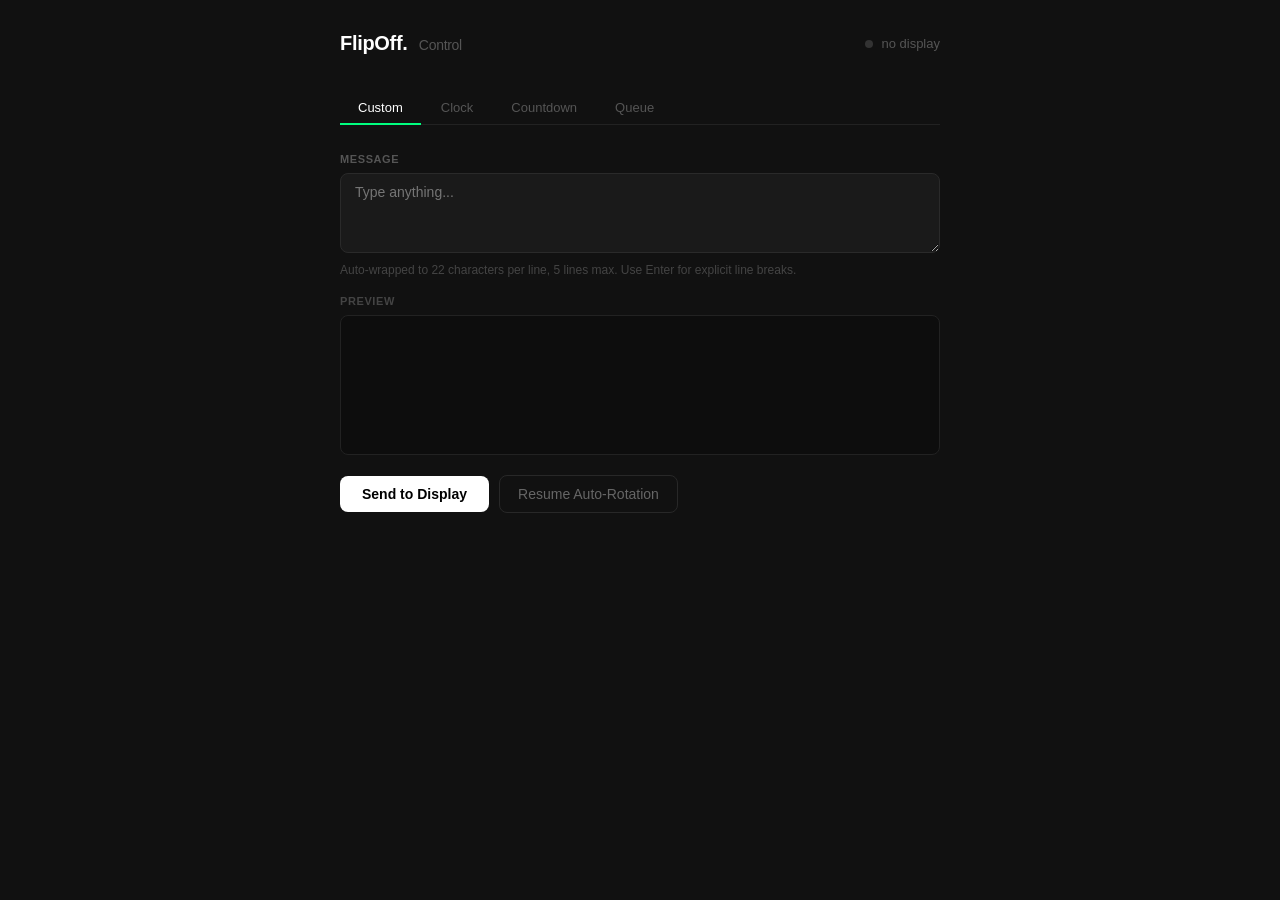
==== control.html @ ccb7f588 "Merge be5b79153ee6d82379eacf5902e89ccac1055d7d into ebd8f2633d97cfde6c48ea0d386c1bfff3093347" ====
<!DOCTYPE html>
<html lang="en">
<head>
  <meta charset="UTF-8">
  <meta name="viewport" content="width=device-width, initial-scale=1.0">
  <meta name="theme-color" content="#111111">
  <title>FlipOff. Control</title>
  <link rel="stylesheet" href="css/reset.css">
  <link rel="stylesheet" href="css/control.css">
</head>
<body>
  <div class="ctrl-body">

    <header class="ctrl-header">
      <div class="ctrl-logo">FlipOff. <span>Control</span></div>
      <div class="status-indicator">
        <div class="status-dot" id="status-dot"></div>
        <span id="status-text">no display</span>
      </div>
    </header>

    <div class="tabs">
      <button class="tab-btn active" data-tab="custom">Custom</button>
      <button class="tab-btn" data-tab="clock">Clock</button>
      <button class="tab-btn" data-tab="countdown">Countdown</button>
      <button class="tab-btn" data-tab="queue">Queue</button>
    </div>

    <!-- Custom Message -->
    <div class="panel active" id="panel-custom">
      <div class="field">
        <label for="custom-input">Message</label>
        <textarea id="custom-input" rows="3" placeholder="Type anything..."></textarea>
        <p class="hint">Auto-wrapped to 22 characters per line, 5 lines max. Use Enter for explicit line breaks.</p>
      </div>
      <div class="preview-label">Preview</div>
      <pre class="preview-grid" id="custom-preview"></pre>
      <div class="btn-row">
        <button class="btn-primary" id="custom-send">Send to Display</button>
        <button class="btn-secondary" id="resume-custom">Resume Auto-Rotation</button>
      </div>
    </div>

    <!-- Clock -->
    <div class="panel" id="panel-clock">
      <div class="live-display" id="clock-display">--:--:--</div>
      <div class="field">
        <label for="clock-format">Format</label>
        <select id="clock-format">
          <option value="hhmm">HH:MM</option>
          <option value="hhmmss" selected>HH:MM:SS</option>
          <option value="full">Time + Date</option>
        </select>
      </div>
      <div class="preview-label">Preview</div>
      <pre class="preview-grid" id="clock-preview"></pre>
      <div class="btn-row">
        <button class="btn-primary" id="clock-start">Start Clock on Display</button>
        <button class="btn-secondary" id="clock-stop" style="display:none">Stop Clock</button>
        <button class="btn-secondary" id="resume-clock">Resume Auto-Rotation</button>
      </div>
    </div>

    <!-- Countdown -->
    <div class="panel" id="panel-countdown">
      <div class="live-display" id="countdown-display">--:--:--</div>
      <div class="field">
        <label for="countdown-target">Count down to</label>
        <input type="datetime-local" id="countdown-target">
      </div>
      <div class="field">
        <label for="countdown-label">Label (shown above timer, optional)</label>
        <input type="text" id="countdown-label" placeholder="e.g. LAUNCH IN" maxlength="22">
      </div>
      <div class="preview-label">Preview</div>
      <pre class="preview-grid" id="countdown-preview"></pre>
      <div class="btn-row">
        <button class="btn-primary" id="countdown-start">Start Countdown on Display</button>
        <button class="btn-secondary" id="countdown-stop" style="display:none">Stop Countdown</button>
        <button class="btn-secondary" id="resume-countdown">Resume Auto-Rotation</button>
      </div>
    </div>

    <!-- Queue -->
    <div class="panel" id="panel-queue">
      <div class="field">
        <label for="queue-input">Add message</label>
        <textarea id="queue-input" rows="2" placeholder="Type a message to add..."></textarea>
      </div>
      <div class="btn-row" style="margin-bottom:20px">
        <button class="btn-secondary" id="queue-add">+ Add to Queue</button>
      </div>

      <ul class="queue-list" id="queue-list">
        <li class="queue-empty" id="queue-empty">No messages yet.</li>
      </ul>

      <div class="field">
        <label for="queue-interval">Rotation interval</label>
        <select id="queue-interval">
          <option value="10000">10 seconds</option>
          <option value="20000" selected>20 seconds</option>
          <option value="30000">30 seconds</option>
          <option value="60000">60 seconds</option>
        </select>
      </div>

      <div class="preview-label">Preview (first message)</div>
      <pre class="preview-grid" id="queue-preview"></pre>

      <div class="btn-row">
        <button class="btn-primary" id="queue-start">Send Queue to Display</button>
        <button class="btn-secondary" id="resume-queue">Resume Auto-Rotation</button>
      </div>
    </div>

  </div>

  <script type="module" src="js/control.js"></script>
</body>
</html>
---- css/control.css ----
/* Control page — dark utility panel */
*, *::before, *::after { box-sizing: border-box; margin: 0; padding: 0; }

body {
  font-family: -apple-system, BlinkMacSystemFont, 'Segoe UI', sans-serif;
  background: #111;
  color: #e8e8e8;
  min-height: 100vh;
  padding: 32px 24px;
}

a { text-decoration: none; }
button { cursor: pointer; border: none; font-family: inherit; }

/* Header */
.ctrl-header {
  display: flex;
  align-items: center;
  justify-content: space-between;
  margin-bottom: 36px;
}

.ctrl-logo {
  font-size: 20px;
  font-weight: 800;
  letter-spacing: -0.3px;
  color: #fff;
}

.ctrl-logo span {
  color: #555;
  font-weight: 400;
  font-size: 14px;
  margin-left: 6px;
}

.status-indicator {
  display: flex;
  align-items: center;
  gap: 8px;
  font-size: 13px;
  color: #555;
}

.status-dot {
  width: 8px;
  height: 8px;
  border-radius: 50%;
  background: #333;
  transition: background 0.3s, box-shadow 0.3s;
  flex-shrink: 0;
}

.status-dot.connected {
  background: #00FF7F;
  box-shadow: 0 0 8px #00FF7F66;
}

/* Tabs */
.tabs {
  display: flex;
  gap: 2px;
  border-bottom: 1px solid #222;
  margin-bottom: 28px;
}

.tab-btn {
  padding: 8px 18px;
  font-size: 13px;
  font-weight: 500;
  color: #555;
  background: none;
  border: none;
  position: relative;
  bottom: -1px;
  border-bottom: 2px solid transparent;
  transition: color 0.15s;
}

.tab-btn:hover { color: #bbb; }

.tab-btn.active {
  color: #fff;
  border-bottom-color: #00FF7F;
}

/* Panels */
.panel { display: none; }
.panel.active { display: block; }

/* Form elements */
.field { margin-bottom: 18px; }

label {
  display: block;
  font-size: 11px;
  font-weight: 700;
  color: #555;
  text-transform: uppercase;
  letter-spacing: 0.6px;
  margin-bottom: 8px;
}

textarea,
input[type="text"],
input[type="datetime-local"],
select {
  width: 100%;
  padding: 10px 14px;
  background: #1a1a1a;
  border: 1px solid #2a2a2a;
  border-radius: 8px;
  color: #e8e8e8;
  font-size: 14px;
  font-family: inherit;
  transition: border-color 0.15s;
  outline: none;
  -webkit-appearance: none;
  appearance: none;
}

textarea:focus,
input:focus,
select:focus { border-color: #444; }

textarea { resize: vertical; min-height: 80px; }

.hint {
  font-size: 12px;
  color: #444;
  margin-top: 6px;
}

/* Preview */
.preview-label {
  font-size: 11px;
  font-weight: 700;
  color: #444;
  text-transform: uppercase;
  letter-spacing: 0.6px;
  margin-bottom: 8px;
}

.preview-grid {
  font-family: 'Courier New', 'Courier', monospace;
  font-size: 13px;
  line-height: 1.7;
  background: #0d0d0d;
  border: 1px solid #222;
  border-radius: 8px;
  padding: 14px 16px;
  color: #00FF7F;
  letter-spacing: 1px;
  white-space: pre;
  overflow: hidden;
  margin-bottom: 20px;
}

/* Buttons */
.btn-row {
  display: flex;
  gap: 10px;
  flex-wrap: wrap;
  align-items: center;
}

.btn-primary {
  padding: 10px 22px;
  background: #fff;
  color: #000;
  font-size: 14px;
  font-weight: 600;
  border-radius: 8px;
  transition: background 0.15s;
}

.btn-primary:hover { background: #ddd; }

.btn-secondary {
  padding: 10px 18px;
  background: none;
  color: #666;
  font-size: 14px;
  font-weight: 500;
  border-radius: 8px;
  border: 1px solid #282828;
  transition: color 0.15s, border-color 0.15s;
}

.btn-secondary:hover { color: #ccc; border-color: #444; }

.btn-danger {
  padding: 5px 10px;
  background: none;
  color: #cc3333;
  font-size: 12px;
  border: 1px solid #2a1a1a;
  border-radius: 6px;
  transition: background 0.15s;
}

.btn-danger:hover { background: #1a0808; }

/* Live display (clock / countdown readout) */
.live-display {
  font-family: 'Courier New', monospace;
  font-size: 28px;
  color: #00FFCC;
  letter-spacing: 4px;
  text-align: center;
  padding: 20px;
  background: #0d0d0d;
  border: 1px solid #222;
  border-radius: 8px;
  margin-bottom: 20px;
}

/* Queue list */
.queue-list {
  list-style: none;
  margin-bottom: 20px;
  min-height: 40px;
}

.queue-list li {
  display: flex;
  align-items: center;
  gap: 10px;
  padding: 10px 12px;
  background: #1a1a1a;
  border: 1px solid #242424;
  border-radius: 6px;
  margin-bottom: 6px;
  cursor: grab;
  user-select: none;
  transition: border-color 0.15s;
}

.queue-list li:active { cursor: grabbing; }
.queue-list li.drag-over { border-color: #00FF7F; }

.queue-drag-handle {
  color: #333;
  font-size: 14px;
  flex-shrink: 0;
}

.queue-item-text {
  flex: 1;
  font-family: 'Courier New', monospace;
  font-size: 12px;
  color: #00AAFF;
  white-space: pre;
  overflow: hidden;
  text-overflow: ellipsis;
}

.queue-empty {
  color: #333;
  font-size: 13px;
  font-style: italic;
  text-align: center;
  padding: 20px 0;
}

/* Body container */
.ctrl-body {
  max-width: 600px;
  margin: 0 auto;
}

/* No-support message */
.no-support {
  color: #cc4444;
  text-align: center;
  padding: 60px 0;
  line-height: 1.8;
}
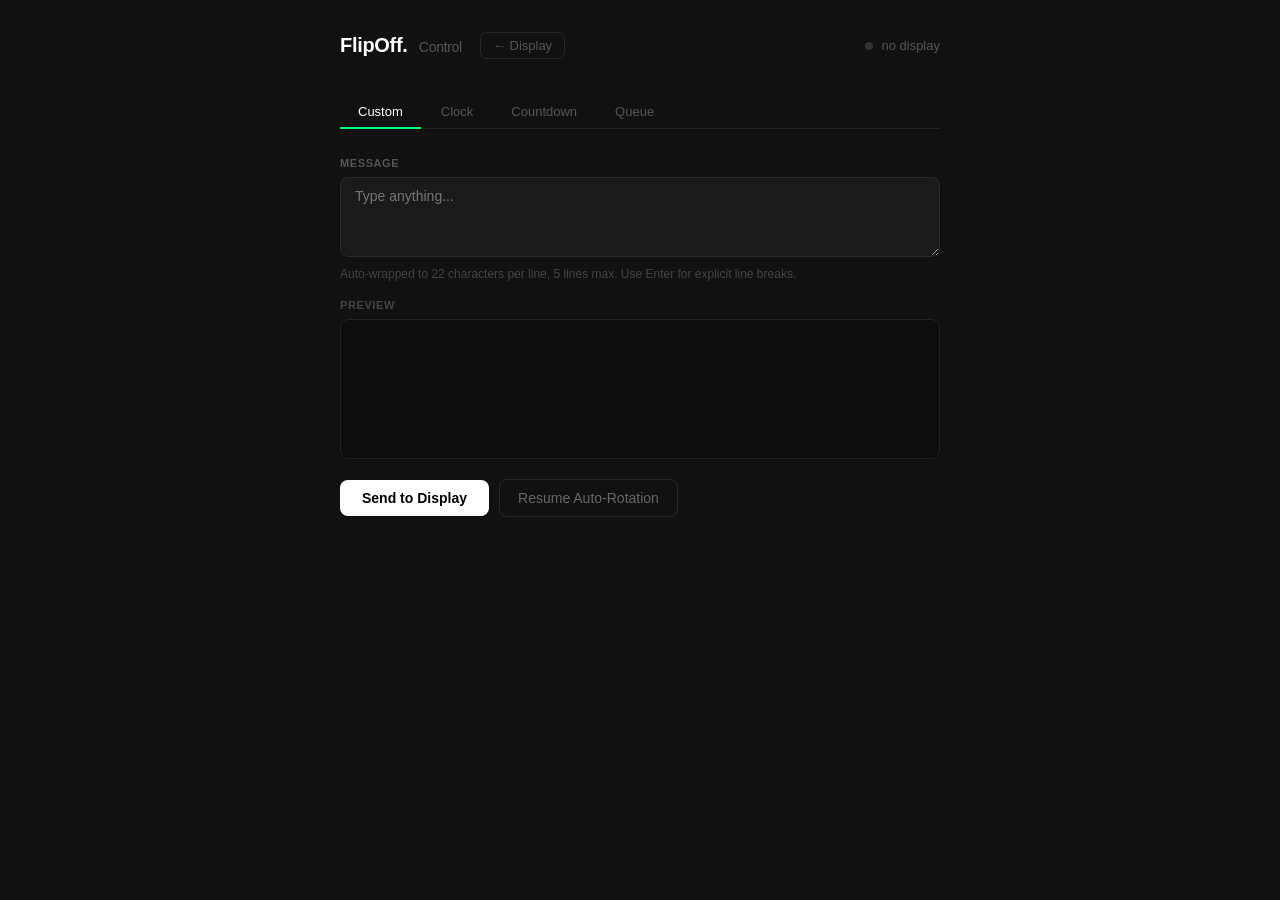
==== commit b35eff83: "Merge 67ab6e579115b501904edce0defa321391e6d91f into ebd8f2633d97cfde6c48ea0d386c1bfff3093347" ====
--- a/control.html
+++ b/control.html
@@ -10,23 +10,22 @@
 </head>
 <body>
   <div class="ctrl-body">
-
     <header class="ctrl-header">
-      <div class="ctrl-logo">FlipOff. <span>Control</span></div>
+      <div class="ctrl-header-left">
+        <div class="ctrl-logo">FlipOff. <span>Control</span></div>
+        <a href="index.html" target="flipoff-display" class="ctrl-back-link">&larr; Display</a>
+      </div>
       <div class="status-indicator">
         <div class="status-dot" id="status-dot"></div>
         <span id="status-text">no display</span>
       </div>
     </header>
-
     <div class="tabs">
       <button class="tab-btn active" data-tab="custom">Custom</button>
       <button class="tab-btn" data-tab="clock">Clock</button>
       <button class="tab-btn" data-tab="countdown">Countdown</button>
       <button class="tab-btn" data-tab="queue">Queue</button>
     </div>
-
-    <!-- Custom Message -->
     <div class="panel active" id="panel-custom">
       <div class="field">
         <label for="custom-input">Message</label>
@@ -40,8 +39,6 @@
         <button class="btn-secondary" id="resume-custom">Resume Auto-Rotation</button>
       </div>
     </div>
-
-    <!-- Clock -->
     <div class="panel" id="panel-clock">
       <div class="live-display" id="clock-display">--:--:--</div>
       <div class="field">
@@ -60,8 +57,6 @@
         <button class="btn-secondary" id="resume-clock">Resume Auto-Rotation</button>
       </div>
     </div>
-
-    <!-- Countdown -->
     <div class="panel" id="panel-countdown">
       <div class="live-display" id="countdown-display">--:--:--</div>
       <div class="field">
@@ -80,8 +75,6 @@
         <button class="btn-secondary" id="resume-countdown">Resume Auto-Rotation</button>
       </div>
     </div>
-
-    <!-- Queue -->
     <div class="panel" id="panel-queue">
       <div class="field">
         <label for="queue-input">Add message</label>
@@ -90,11 +83,9 @@
       <div class="btn-row" style="margin-bottom:20px">
         <button class="btn-secondary" id="queue-add">+ Add to Queue</button>
       </div>
-
       <ul class="queue-list" id="queue-list">
         <li class="queue-empty" id="queue-empty">No messages yet.</li>
       </ul>
-
       <div class="field">
         <label for="queue-interval">Rotation interval</label>
         <select id="queue-interval">
@@ -104,18 +95,14 @@
           <option value="60000">60 seconds</option>
         </select>
       </div>
-
       <div class="preview-label">Preview (first message)</div>
       <pre class="preview-grid" id="queue-preview"></pre>
-
       <div class="btn-row">
         <button class="btn-primary" id="queue-start">Send Queue to Display</button>
         <button class="btn-secondary" id="resume-queue">Resume Auto-Rotation</button>
       </div>
     </div>
-
   </div>
-
   <script type="module" src="js/control.js"></script>
 </body>
 </html>
--- a/css/control.css
+++ b/css/control.css
@@ -1,278 +1,44 @@
-/* Control page — dark utility panel */
 *, *::before, *::after { box-sizing: border-box; margin: 0; padding: 0; }
-
-body {
-  font-family: -apple-system, BlinkMacSystemFont, 'Segoe UI', sans-serif;
-  background: #111;
-  color: #e8e8e8;
-  min-height: 100vh;
-  padding: 32px 24px;
-}
-
+body { font-family: -apple-system, BlinkMacSystemFont, 'Segoe UI', sans-serif; background: #111; color: #e8e8e8; min-height: 100vh; padding: 32px 24px; }
 a { text-decoration: none; }
 button { cursor: pointer; border: none; font-family: inherit; }
-
-/* Header */
-.ctrl-header {
-  display: flex;
-  align-items: center;
-  justify-content: space-between;
-  margin-bottom: 36px;
-}
-
-.ctrl-logo {
-  font-size: 20px;
-  font-weight: 800;
-  letter-spacing: -0.3px;
-  color: #fff;
-}
-
-.ctrl-logo span {
-  color: #555;
-  font-weight: 400;
-  font-size: 14px;
-  margin-left: 6px;
-}
-
-.status-indicator {
-  display: flex;
-  align-items: center;
-  gap: 8px;
-  font-size: 13px;
-  color: #555;
-}
-
-.status-dot {
-  width: 8px;
-  height: 8px;
-  border-radius: 50%;
-  background: #333;
-  transition: background 0.3s, box-shadow 0.3s;
-  flex-shrink: 0;
-}
-
-.status-dot.connected {
-  background: #00FF7F;
-  box-shadow: 0 0 8px #00FF7F66;
-}
-
-/* Tabs */
-.tabs {
-  display: flex;
-  gap: 2px;
-  border-bottom: 1px solid #222;
-  margin-bottom: 28px;
-}
-
-.tab-btn {
-  padding: 8px 18px;
-  font-size: 13px;
-  font-weight: 500;
-  color: #555;
-  background: none;
-  border: none;
-  position: relative;
-  bottom: -1px;
-  border-bottom: 2px solid transparent;
-  transition: color 0.15s;
-}
-
+.ctrl-header { display: flex; align-items: center; justify-content: space-between; margin-bottom: 36px; }
+.ctrl-header-left { display: flex; align-items: center; gap: 18px; }
+.ctrl-logo { font-size: 20px; font-weight: 800; letter-spacing: -0.3px; color: #fff; }
+.ctrl-logo span { color: #555; font-weight: 400; font-size: 14px; margin-left: 6px; }
+.ctrl-back-link { font-size: 13px; color: #555; padding: 5px 12px; border: 1px solid #282828; border-radius: 7px; transition: color 0.15s, border-color 0.15s; }
+.ctrl-back-link:hover { color: #ccc; border-color: #444; }
+.status-indicator { display: flex; align-items: center; gap: 8px; font-size: 13px; color: #555; }
+.status-dot { width: 8px; height: 8px; border-radius: 50%; background: #333; transition: background 0.3s, box-shadow 0.3s; flex-shrink: 0; }
+.status-dot.connected { background: #00FF7F; box-shadow: 0 0 8px #00FF7F66; }
+.tabs { display: flex; gap: 2px; border-bottom: 1px solid #222; margin-bottom: 28px; }
+.tab-btn { padding: 8px 18px; font-size: 13px; font-weight: 500; color: #555; background: none; border: none; position: relative; bottom: -1px; border-bottom: 2px solid transparent; transition: color 0.15s; }
 .tab-btn:hover { color: #bbb; }
-
-.tab-btn.active {
-  color: #fff;
-  border-bottom-color: #00FF7F;
-}
-
-/* Panels */
+.tab-btn.active { color: #fff; border-bottom-color: #00FF7F; }
 .panel { display: none; }
 .panel.active { display: block; }
-
-/* Form elements */
 .field { margin-bottom: 18px; }
-
-label {
-  display: block;
-  font-size: 11px;
-  font-weight: 700;
-  color: #555;
-  text-transform: uppercase;
-  letter-spacing: 0.6px;
-  margin-bottom: 8px;
-}
-
-textarea,
-input[type="text"],
-input[type="datetime-local"],
-select {
-  width: 100%;
-  padding: 10px 14px;
-  background: #1a1a1a;
-  border: 1px solid #2a2a2a;
-  border-radius: 8px;
-  color: #e8e8e8;
-  font-size: 14px;
-  font-family: inherit;
-  transition: border-color 0.15s;
-  outline: none;
-  -webkit-appearance: none;
-  appearance: none;
-}
-
-textarea:focus,
-input:focus,
-select:focus { border-color: #444; }
-
+label { display: block; font-size: 11px; font-weight: 700; color: #555; text-transform: uppercase; letter-spacing: 0.6px; margin-bottom: 8px; }
+textarea, input[type="text"], input[type="datetime-local"], select { width: 100%; padding: 10px 14px; background: #1a1a1a; border: 1px solid #2a2a2a; border-radius: 8px; color: #e8e8e8; font-size: 14px; font-family: inherit; transition: border-color 0.15s; outline: none; -webkit-appearance: none; appearance: none; }
+textarea:focus, input:focus, select:focus { border-color: #444; }
 textarea { resize: vertical; min-height: 80px; }
-
-.hint {
-  font-size: 12px;
-  color: #444;
-  margin-top: 6px;
-}
-
-/* Preview */
-.preview-label {
-  font-size: 11px;
-  font-weight: 700;
-  color: #444;
-  text-transform: uppercase;
-  letter-spacing: 0.6px;
-  margin-bottom: 8px;
-}
-
-.preview-grid {
-  font-family: 'Courier New', 'Courier', monospace;
-  font-size: 13px;
-  line-height: 1.7;
-  background: #0d0d0d;
-  border: 1px solid #222;
-  border-radius: 8px;
-  padding: 14px 16px;
-  color: #00FF7F;
-  letter-spacing: 1px;
-  white-space: pre;
-  overflow: hidden;
-  margin-bottom: 20px;
-}
-
-/* Buttons */
-.btn-row {
-  display: flex;
-  gap: 10px;
-  flex-wrap: wrap;
-  align-items: center;
-}
-
-.btn-primary {
-  padding: 10px 22px;
-  background: #fff;
-  color: #000;
-  font-size: 14px;
-  font-weight: 600;
-  border-radius: 8px;
-  transition: background 0.15s;
-}
-
+.hint { font-size: 12px; color: #444; margin-top: 6px; }
+.preview-label { font-size: 11px; font-weight: 700; color: #444; text-transform: uppercase; letter-spacing: 0.6px; margin-bottom: 8px; }
+.preview-grid { font-family: 'Courier New', 'Courier', monospace; font-size: 13px; line-height: 1.7; background: #0d0d0d; border: 1px solid #222; border-radius: 8px; padding: 14px 16px; color: #00FF7F; letter-spacing: 1px; white-space: pre; overflow: hidden; margin-bottom: 20px; }
+.btn-row { display: flex; gap: 10px; flex-wrap: wrap; align-items: center; }
+.btn-primary { padding: 10px 22px; background: #fff; color: #000; font-size: 14px; font-weight: 600; border-radius: 8px; transition: background 0.15s; }
 .btn-primary:hover { background: #ddd; }
-
-.btn-secondary {
-  padding: 10px 18px;
-  background: none;
-  color: #666;
-  font-size: 14px;
-  font-weight: 500;
-  border-radius: 8px;
-  border: 1px solid #282828;
-  transition: color 0.15s, border-color 0.15s;
-}
-
+.btn-secondary { padding: 10px 18px; background: none; color: #666; font-size: 14px; font-weight: 500; border-radius: 8px; border: 1px solid #282828; transition: color 0.15s, border-color 0.15s; }
 .btn-secondary:hover { color: #ccc; border-color: #444; }
-
-.btn-danger {
-  padding: 5px 10px;
-  background: none;
-  color: #cc3333;
-  font-size: 12px;
-  border: 1px solid #2a1a1a;
-  border-radius: 6px;
-  transition: background 0.15s;
-}
-
+.btn-danger { padding: 5px 10px; background: none; color: #cc3333; font-size: 12px; border: 1px solid #2a1a1a; border-radius: 6px; transition: background 0.15s; }
 .btn-danger:hover { background: #1a0808; }
-
-/* Live display (clock / countdown readout) */
-.live-display {
-  font-family: 'Courier New', monospace;
-  font-size: 28px;
-  color: #00FFCC;
-  letter-spacing: 4px;
-  text-align: center;
-  padding: 20px;
-  background: #0d0d0d;
-  border: 1px solid #222;
-  border-radius: 8px;
-  margin-bottom: 20px;
-}
-
-/* Queue list */
-.queue-list {
-  list-style: none;
-  margin-bottom: 20px;
-  min-height: 40px;
-}
-
-.queue-list li {
-  display: flex;
-  align-items: center;
-  gap: 10px;
-  padding: 10px 12px;
-  background: #1a1a1a;
-  border: 1px solid #242424;
-  border-radius: 6px;
-  margin-bottom: 6px;
-  cursor: grab;
-  user-select: none;
-  transition: border-color 0.15s;
-}
-
+.live-display { font-family: 'Courier New', monospace; font-size: 28px; color: #00FFCC; letter-spacing: 4px; text-align: center; padding: 20px; background: #0d0d0d; border: 1px solid #222; border-radius: 8px; margin-bottom: 20px; }
+.queue-list { list-style: none; margin-bottom: 20px; min-height: 40px; }
+.queue-list li { display: flex; align-items: center; gap: 10px; padding: 10px 12px; background: #1a1a1a; border: 1px solid #242424; border-radius: 6px; margin-bottom: 6px; cursor: grab; user-select: none; transition: border-color 0.15s; }
 .queue-list li:active { cursor: grabbing; }
 .queue-list li.drag-over { border-color: #00FF7F; }
-
-.queue-drag-handle {
-  color: #333;
-  font-size: 14px;
-  flex-shrink: 0;
-}
-
-.queue-item-text {
-  flex: 1;
-  font-family: 'Courier New', monospace;
-  font-size: 12px;
-  color: #00AAFF;
-  white-space: pre;
-  overflow: hidden;
-  text-overflow: ellipsis;
-}
-
-.queue-empty {
-  color: #333;
-  font-size: 13px;
-  font-style: italic;
-  text-align: center;
-  padding: 20px 0;
-}
-
-/* Body container */
-.ctrl-body {
-  max-width: 600px;
-  margin: 0 auto;
-}
-
-/* No-support message */
-.no-support {
-  color: #cc4444;
-  text-align: center;
-  padding: 60px 0;
-  line-height: 1.8;
-}
+.queue-drag-handle { color: #333; font-size: 14px; flex-shrink: 0; }
+.queue-item-text { flex: 1; font-family: 'Courier New', monospace; font-size: 12px; color: #00AAFF; white-space: pre; overflow: hidden; text-overflow: ellipsis; }
+.queue-empty { color: #333; font-size: 13px; font-style: italic; text-align: center; padding: 20px 0; }
+.ctrl-body { max-width: 600px; margin: 0 auto; }
+.no-support { color: #cc4444; text-align: center; padding: 60px 0; line-height: 1.8; }
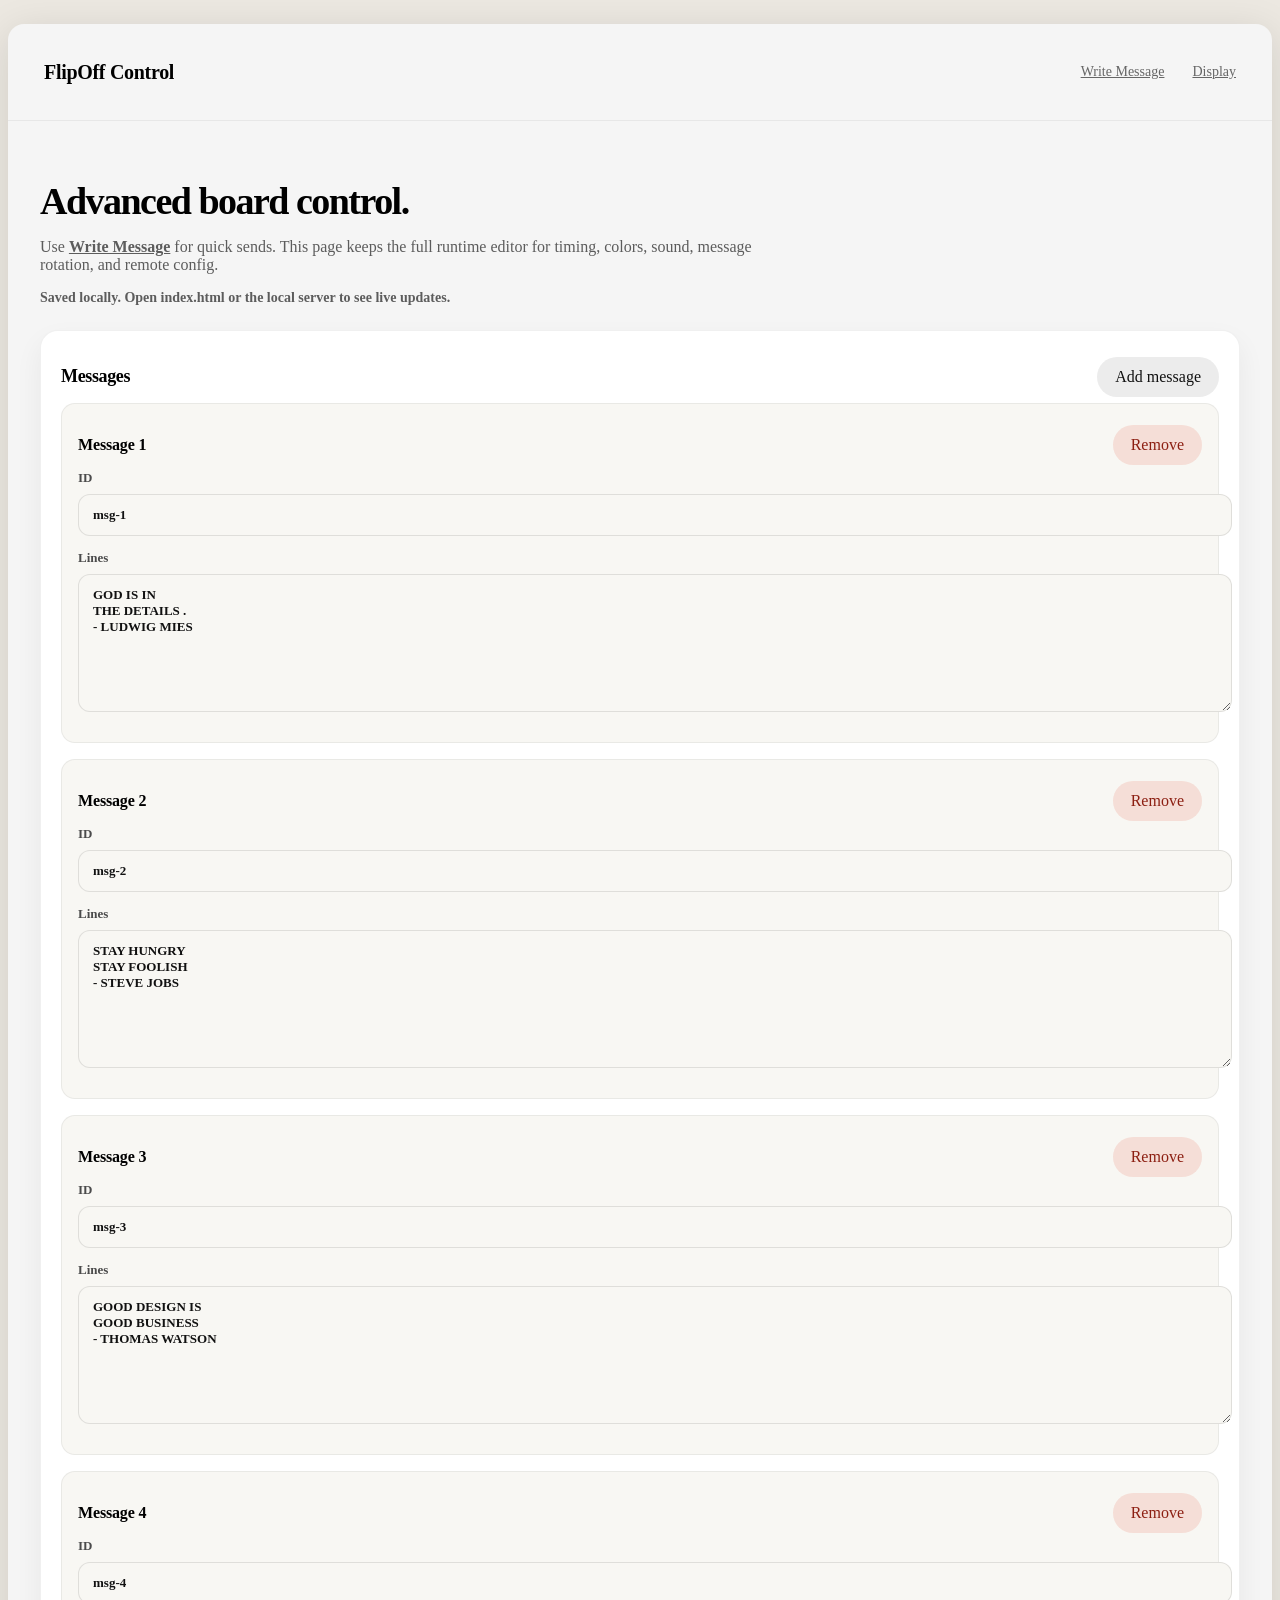
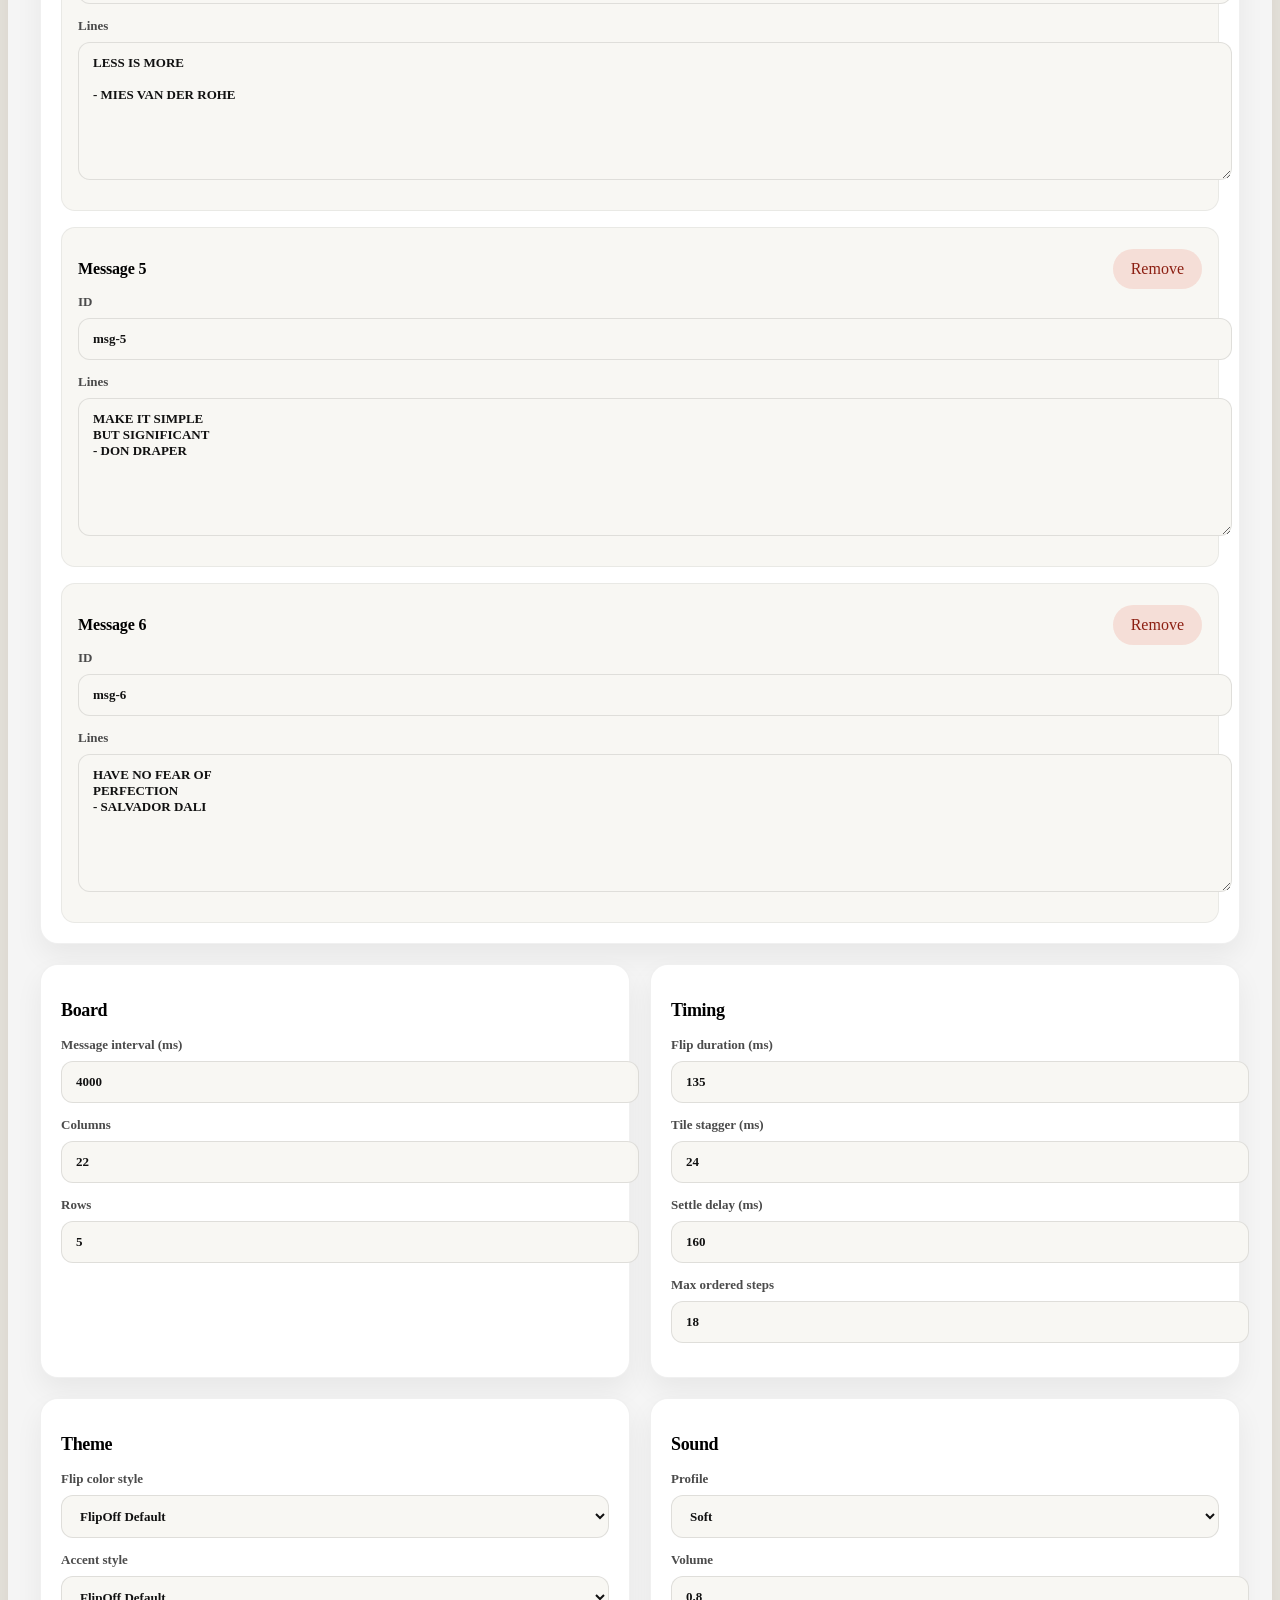
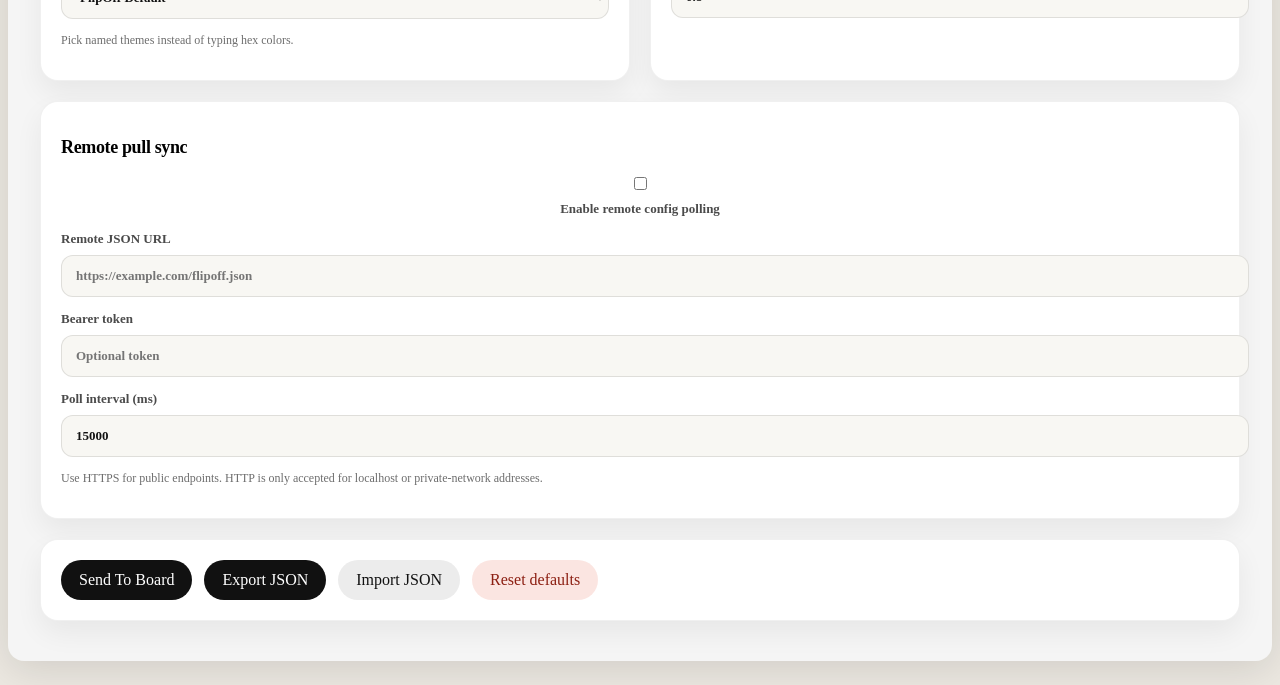
==== commit 0400ec8a: "feat(control): Add live message and adaptive display Add a dedicated message page, advanced runtime " ====
--- a/control.html
+++ b/control.html
@@ -4,105 +4,111 @@
   <meta charset="UTF-8">
   <meta name="viewport" content="width=device-width, initial-scale=1.0">
   <meta name="theme-color" content="#111111">
-  <title>FlipOff. Control</title>
+  <title>FlipOff Advanced Control</title>
   <link rel="stylesheet" href="css/reset.css">
+  <link rel="stylesheet" href="css/layout.css">
   <link rel="stylesheet" href="css/control.css">
 </head>
-<body>
-  <div class="ctrl-body">
-    <header class="ctrl-header">
-      <div class="ctrl-header-left">
-        <div class="ctrl-logo">FlipOff. <span>Control</span></div>
-        <a href="index.html" target="flipoff-display" class="ctrl-back-link">&larr; Display</a>
-      </div>
-      <div class="status-indicator">
-        <div class="status-dot" id="status-dot"></div>
-        <span id="status-text">no display</span>
-      </div>
+<body class="control-body">
+  <div class="page-frame control-frame">
+    <header class="header control-header">
+      <div class="header-logo">FlipOff Control</div>
+      <nav class="header-nav">
+        <a href="message.html">Write Message</a>
+        <a href="index.html">Display</a>
+      </nav>
     </header>
-    <div class="tabs">
-      <button class="tab-btn active" data-tab="custom">Custom</button>
-      <button class="tab-btn" data-tab="clock">Clock</button>
-      <button class="tab-btn" data-tab="countdown">Countdown</button>
-      <button class="tab-btn" data-tab="queue">Queue</button>
-    </div>
-    <div class="panel active" id="panel-custom">
-      <div class="field">
-        <label for="custom-input">Message</label>
-        <textarea id="custom-input" rows="3" placeholder="Type anything..."></textarea>
-        <p class="hint">Auto-wrapped to 22 characters per line, 5 lines max. Use Enter for explicit line breaks.</p>
-      </div>
-      <div class="preview-label">Preview</div>
-      <pre class="preview-grid" id="custom-preview"></pre>
-      <div class="btn-row">
-        <button class="btn-primary" id="custom-send">Send to Display</button>
-        <button class="btn-secondary" id="resume-custom">Resume Auto-Rotation</button>
-      </div>
-    </div>
-    <div class="panel" id="panel-clock">
-      <div class="live-display" id="clock-display">--:--:--</div>
-      <div class="field">
-        <label for="clock-format">Format</label>
-        <select id="clock-format">
-          <option value="hhmm">HH:MM</option>
-          <option value="hhmmss" selected>HH:MM:SS</option>
-          <option value="full">Time + Date</option>
-        </select>
-      </div>
-      <div class="preview-label">Preview</div>
-      <pre class="preview-grid" id="clock-preview"></pre>
-      <div class="btn-row">
-        <button class="btn-primary" id="clock-start">Start Clock on Display</button>
-        <button class="btn-secondary" id="clock-stop" style="display:none">Stop Clock</button>
-        <button class="btn-secondary" id="resume-clock">Resume Auto-Rotation</button>
-      </div>
-    </div>
-    <div class="panel" id="panel-countdown">
-      <div class="live-display" id="countdown-display">--:--:--</div>
-      <div class="field">
-        <label for="countdown-target">Count down to</label>
-        <input type="datetime-local" id="countdown-target">
-      </div>
-      <div class="field">
-        <label for="countdown-label">Label (shown above timer, optional)</label>
-        <input type="text" id="countdown-label" placeholder="e.g. LAUNCH IN" maxlength="22">
-      </div>
-      <div class="preview-label">Preview</div>
-      <pre class="preview-grid" id="countdown-preview"></pre>
-      <div class="btn-row">
-        <button class="btn-primary" id="countdown-start">Start Countdown on Display</button>
-        <button class="btn-secondary" id="countdown-stop" style="display:none">Stop Countdown</button>
-        <button class="btn-secondary" id="resume-countdown">Resume Auto-Rotation</button>
-      </div>
-    </div>
-    <div class="panel" id="panel-queue">
-      <div class="field">
-        <label for="queue-input">Add message</label>
-        <textarea id="queue-input" rows="2" placeholder="Type a message to add..."></textarea>
-      </div>
-      <div class="btn-row" style="margin-bottom:20px">
-        <button class="btn-secondary" id="queue-add">+ Add to Queue</button>
-      </div>
-      <ul class="queue-list" id="queue-list">
-        <li class="queue-empty" id="queue-empty">No messages yet.</li>
-      </ul>
-      <div class="field">
-        <label for="queue-interval">Rotation interval</label>
-        <select id="queue-interval">
-          <option value="10000">10 seconds</option>
-          <option value="20000" selected>20 seconds</option>
-          <option value="30000">30 seconds</option>
-          <option value="60000">60 seconds</option>
-        </select>
-      </div>
-      <div class="preview-label">Preview (first message)</div>
-      <pre class="preview-grid" id="queue-preview"></pre>
-      <div class="btn-row">
-        <button class="btn-primary" id="queue-start">Send Queue to Display</button>
-        <button class="btn-secondary" id="resume-queue">Resume Auto-Rotation</button>
-      </div>
-    </div>
+
+    <main class="control-main">
+      <section class="control-hero">
+        <h1>Advanced board control.</h1>
+        <p>Use <a href="message.html">Write Message</a> for quick sends. This page keeps the full runtime editor for timing, colors, sound, message rotation, and remote config.</p>
+        <p class="sync-note" id="sync-note"></p>
+      </section>
+
+      <form id="control-form" class="control-grid">
+        <section class="control-card control-card-wide">
+          <div class="section-heading">
+            <h2>Messages</h2>
+            <button type="button" id="add-message-btn" class="ghost">Add message</button>
+          </div>
+          <div id="message-list" class="message-list"></div>
+        </section>
+
+        <section class="control-card">
+          <h2>Board</h2>
+          <label><span>Message interval (ms)</span><input name="intervalMs" type="number" min="1500" max="120000"></label>
+          <label><span>Columns</span><input name="cols" type="number" min="8" max="32"></label>
+          <label><span>Rows</span><input name="rows" type="number" min="1" max="8"></label>
+        </section>
+
+        <section class="control-card">
+          <h2>Timing</h2>
+          <label><span>Flip duration (ms)</span><input name="flipDurationMs" type="number" min="70" max="500"></label>
+          <label><span>Tile stagger (ms)</span><input name="staggerDelayMs" type="number" min="0" max="120"></label>
+          <label><span>Settle delay (ms)</span><input name="settleDelayMs" type="number" min="0" max="1500"></label>
+          <label><span>Max ordered steps</span><input name="maxOrderedSteps" type="number" min="2" max="40"></label>
+        </section>
+
+        <section class="control-card">
+          <h2>Theme</h2>
+          <label>
+            <span>Flip color style</span>
+            <select name="stepThemePreset">
+              <option value="flipoff">FlipOff Default</option>
+              <option value="terminal">Green Terminal</option>
+              <option value="sunset">Sunset Neon</option>
+              <option value="mono">Black And White</option>
+              <option value="arcade">Arcade Bright</option>
+            </select>
+          </label>
+          <label>
+            <span>Accent style</span>
+            <select name="accentThemePreset">
+              <option value="flipoff">FlipOff Default</option>
+              <option value="terminal">Green Terminal</option>
+              <option value="sunset">Sunset Neon</option>
+              <option value="mono">Black And White</option>
+              <option value="arcade">Arcade Bright</option>
+            </select>
+          </label>
+          <p class="small-note">Pick named themes instead of typing hex colors.</p>
+        </section>
+
+        <section class="control-card">
+          <h2>Sound</h2>
+          <label>
+            <span>Profile</span>
+            <select name="soundProfile">
+              <option value="soft">Soft</option>
+              <option value="authentic">Authentic</option>
+              <option value="joke">Joke</option>
+              <option value="mute">Mute</option>
+            </select>
+          </label>
+          <label><span>Volume</span><input name="volume" type="number" step="0.05" min="0" max="1"></label>
+        </section>
+
+        <section class="control-card control-card-wide">
+          <h2>Remote pull sync</h2>
+          <label class="checkbox-row"><input name="remoteEnabled" type="checkbox"><span>Enable remote config polling</span></label>
+          <label><span>Remote JSON URL</span><input name="remoteUrl" type="url" placeholder="https://example.com/flipoff.json"></label>
+          <label><span>Bearer token</span><input name="authToken" type="password" placeholder="Optional token"></label>
+          <label><span>Poll interval (ms)</span><input name="pollIntervalMs" type="number" min="5000" max="300000"></label>
+          <p class="small-note">Use HTTPS for public endpoints. HTTP is only accepted for localhost or private-network addresses.</p>
+        </section>
+
+        <section class="control-card control-card-wide action-bar">
+          <button type="button" id="apply-btn">Send To Board</button>
+          <button type="button" id="export-btn">Export JSON</button>
+          <button type="button" id="import-btn" class="ghost">Import JSON</button>
+          <button type="button" id="reset-btn" class="ghost danger">Reset defaults</button>
+          <input id="import-input" type="file" accept="application/json" hidden>
+        </section>
+      </form>
+    </main>
   </div>
+
   <script type="module" src="js/control.js"></script>
 </body>
 </html>
--- a/css/layout.css
+++ b/css/layout.css
@@ -0,0 +1,177 @@
+/* Page Frame — mock browser window */
+.page-frame {
+  max-width: 1280px;
+  margin: 24px auto;
+  background: #F5F5F5;
+  border-radius: 16px;
+  box-shadow: 0 8px 40px rgba(0, 0, 0, 0.12);
+  overflow: hidden;
+  min-height: calc(100vh - 48px);
+  display: flex;
+  flex-direction: column;
+}
+
+/* Header */
+.header {
+  display: flex;
+  align-items: center;
+  justify-content: space-between;
+  padding: 18px 36px;
+  height: 60px;
+  flex-shrink: 0;
+}
+
+.header-logo {
+  font-size: 20px;
+  font-weight: 800;
+  letter-spacing: -0.3px;
+}
+
+.header-nav {
+  display: flex;
+  align-items: center;
+  gap: 28px;
+}
+
+.header-nav a {
+  font-size: 14px;
+  font-weight: 500;
+  color: #666;
+  transition: color 0.2s;
+}
+
+.header-nav a:hover {
+  color: #000;
+}
+
+.volume-icon {
+  display: flex;
+  align-items: center;
+  justify-content: center;
+  background: none;
+  color: #666;
+  padding: 4px;
+  transition: color 0.2s;
+}
+
+.volume-icon:hover {
+  color: #000;
+}
+
+.volume-icon.muted svg path:last-child,
+.volume-icon.muted svg path:nth-child(2) {
+  display: none;
+}
+
+/* Hero */
+.hero {
+  text-align: center;
+  padding: 56px 24px 44px;
+  flex-shrink: 0;
+}
+
+.hero h1 {
+  font-size: 48px;
+  font-weight: 800;
+  letter-spacing: -1.5px;
+  line-height: 1.15;
+  max-width: 650px;
+  margin: 0 auto 14px;
+  color: #111;
+}
+
+.hero .subtitle {
+  font-size: 16px;
+  color: #888;
+  margin-bottom: 28px;
+  font-weight: 400;
+}
+
+.hero-cta {
+  display: inline-flex;
+  align-items: center;
+  gap: 10px;
+}
+
+.button-link {
+  display: inline-flex;
+  align-items: center;
+  justify-content: center;
+  padding: 12px 22px;
+  background: #000;
+  color: #fff;
+  font-size: 14px;
+  font-weight: 600;
+  border-radius: 8px;
+  white-space: nowrap;
+  transition: background 0.2s;
+}
+
+.button-link:hover {
+  background: #222;
+}
+
+.hero-cta input {
+  padding: 12px 18px;
+  border: 1.5px solid #E0E0E0;
+  border-radius: 8px;
+  font-size: 14px;
+  background: #fff;
+  width: 220px;
+}
+
+.hero-cta input::placeholder {
+  color: #bbb;
+}
+
+.hero-cta input:focus {
+  border-color: #999;
+}
+
+.hero-cta button {
+  padding: 12px 22px;
+  background: #000;
+  color: #fff;
+  font-size: 14px;
+  font-weight: 600;
+  border-radius: 8px;
+  white-space: nowrap;
+  transition: background 0.2s;
+}
+
+.hero-cta button:hover {
+  background: #222;
+}
+
+.control-body {
+  background: #ECE8E1;
+}
+
+.control-frame {
+  max-width: 1440px;
+}
+
+.control-header {
+  border-bottom: 1px solid rgba(0, 0, 0, 0.06);
+}
+
+/* Board Section */
+.board-section {
+  flex: 1;
+  display: flex;
+  justify-content: center;
+  align-items: flex-start;
+  padding: 0 24px 32px;
+}
+
+/* Fullscreen: hide header+hero, board fills viewport */
+.fullscreen-active .header,
+.fullscreen-active .hero {
+  display: none;
+}
+
+.fullscreen-active .board-section {
+  padding: 0;
+  height: 100vh;
+  align-items: center;
+}
--- a/css/control.css
+++ b/css/control.css
@@ -1,44 +1,176 @@
-*, *::before, *::after { box-sizing: border-box; margin: 0; padding: 0; }
-body { font-family: -apple-system, BlinkMacSystemFont, 'Segoe UI', sans-serif; background: #111; color: #e8e8e8; min-height: 100vh; padding: 32px 24px; }
-a { text-decoration: none; }
-button { cursor: pointer; border: none; font-family: inherit; }
-.ctrl-header { display: flex; align-items: center; justify-content: space-between; margin-bottom: 36px; }
-.ctrl-header-left { display: flex; align-items: center; gap: 18px; }
-.ctrl-logo { font-size: 20px; font-weight: 800; letter-spacing: -0.3px; color: #fff; }
-.ctrl-logo span { color: #555; font-weight: 400; font-size: 14px; margin-left: 6px; }
-.ctrl-back-link { font-size: 13px; color: #555; padding: 5px 12px; border: 1px solid #282828; border-radius: 7px; transition: color 0.15s, border-color 0.15s; }
-.ctrl-back-link:hover { color: #ccc; border-color: #444; }
-.status-indicator { display: flex; align-items: center; gap: 8px; font-size: 13px; color: #555; }
-.status-dot { width: 8px; height: 8px; border-radius: 50%; background: #333; transition: background 0.3s, box-shadow 0.3s; flex-shrink: 0; }
-.status-dot.connected { background: #00FF7F; box-shadow: 0 0 8px #00FF7F66; }
-.tabs { display: flex; gap: 2px; border-bottom: 1px solid #222; margin-bottom: 28px; }
-.tab-btn { padding: 8px 18px; font-size: 13px; font-weight: 500; color: #555; background: none; border: none; position: relative; bottom: -1px; border-bottom: 2px solid transparent; transition: color 0.15s; }
-.tab-btn:hover { color: #bbb; }
-.tab-btn.active { color: #fff; border-bottom-color: #00FF7F; }
-.panel { display: none; }
-.panel.active { display: block; }
-.field { margin-bottom: 18px; }
-label { display: block; font-size: 11px; font-weight: 700; color: #555; text-transform: uppercase; letter-spacing: 0.6px; margin-bottom: 8px; }
-textarea, input[type="text"], input[type="datetime-local"], select { width: 100%; padding: 10px 14px; background: #1a1a1a; border: 1px solid #2a2a2a; border-radius: 8px; color: #e8e8e8; font-size: 14px; font-family: inherit; transition: border-color 0.15s; outline: none; -webkit-appearance: none; appearance: none; }
-textarea:focus, input:focus, select:focus { border-color: #444; }
-textarea { resize: vertical; min-height: 80px; }
-.hint { font-size: 12px; color: #444; margin-top: 6px; }
-.preview-label { font-size: 11px; font-weight: 700; color: #444; text-transform: uppercase; letter-spacing: 0.6px; margin-bottom: 8px; }
-.preview-grid { font-family: 'Courier New', 'Courier', monospace; font-size: 13px; line-height: 1.7; background: #0d0d0d; border: 1px solid #222; border-radius: 8px; padding: 14px 16px; color: #00FF7F; letter-spacing: 1px; white-space: pre; overflow: hidden; margin-bottom: 20px; }
-.btn-row { display: flex; gap: 10px; flex-wrap: wrap; align-items: center; }
-.btn-primary { padding: 10px 22px; background: #fff; color: #000; font-size: 14px; font-weight: 600; border-radius: 8px; transition: background 0.15s; }
-.btn-primary:hover { background: #ddd; }
-.btn-secondary { padding: 10px 18px; background: none; color: #666; font-size: 14px; font-weight: 500; border-radius: 8px; border: 1px solid #282828; transition: color 0.15s, border-color 0.15s; }
-.btn-secondary:hover { color: #ccc; border-color: #444; }
-.btn-danger { padding: 5px 10px; background: none; color: #cc3333; font-size: 12px; border: 1px solid #2a1a1a; border-radius: 6px; transition: background 0.15s; }
-.btn-danger:hover { background: #1a0808; }
-.live-display { font-family: 'Courier New', monospace; font-size: 28px; color: #00FFCC; letter-spacing: 4px; text-align: center; padding: 20px; background: #0d0d0d; border: 1px solid #222; border-radius: 8px; margin-bottom: 20px; }
-.queue-list { list-style: none; margin-bottom: 20px; min-height: 40px; }
-.queue-list li { display: flex; align-items: center; gap: 10px; padding: 10px 12px; background: #1a1a1a; border: 1px solid #242424; border-radius: 6px; margin-bottom: 6px; cursor: grab; user-select: none; transition: border-color 0.15s; }
-.queue-list li:active { cursor: grabbing; }
-.queue-list li.drag-over { border-color: #00FF7F; }
-.queue-drag-handle { color: #333; font-size: 14px; flex-shrink: 0; }
-.queue-item-text { flex: 1; font-family: 'Courier New', monospace; font-size: 12px; color: #00AAFF; white-space: pre; overflow: hidden; text-overflow: ellipsis; }
-.queue-empty { color: #333; font-size: 13px; font-style: italic; text-align: center; padding: 20px 0; }
-.ctrl-body { max-width: 600px; margin: 0 auto; }
-.no-support { color: #cc4444; text-align: center; padding: 60px 0; line-height: 1.8; }
+.control-main {
+  padding: 28px 32px 40px;
+}
+
+.control-hero {
+  max-width: 820px;
+  margin-bottom: 24px;
+}
+
+.control-hero h1 {
+  font-size: 38px;
+  line-height: 1.1;
+  letter-spacing: -0.04em;
+  margin-bottom: 12px;
+}
+
+.control-hero p {
+  color: #5C5C5C;
+  max-width: 720px;
+}
+
+.control-hero a {
+  color: inherit;
+  font-weight: 700;
+}
+
+.sync-note {
+  margin-top: 10px;
+  font-size: 14px;
+  font-weight: 600;
+  color: #111;
+}
+
+.sync-note.is-pending {
+  color: #8A5A00;
+}
+
+.sync-note.is-error {
+  color: #8C1F12;
+}
+
+.control-grid {
+  display: grid;
+  grid-template-columns: repeat(2, minmax(0, 1fr));
+  gap: 20px;
+}
+
+.control-card {
+  background: #FFFFFF;
+  border: 1px solid rgba(0, 0, 0, 0.06);
+  border-radius: 18px;
+  padding: 20px;
+  box-shadow: 0 12px 28px rgba(0, 0, 0, 0.06);
+}
+
+.control-card-wide {
+  grid-column: 1 / -1;
+}
+
+.control-card h2 {
+  margin-bottom: 16px;
+  font-size: 18px;
+  letter-spacing: -0.02em;
+}
+
+.control-card label {
+  display: flex;
+  flex-direction: column;
+  gap: 8px;
+  margin-bottom: 14px;
+  font-size: 13px;
+  font-weight: 600;
+  color: #4B4B4B;
+}
+
+.control-card input,
+.control-card textarea,
+.control-card select,
+.control-card button {
+  font: inherit;
+}
+
+.control-card input,
+.control-card textarea,
+.control-card select {
+  width: 100%;
+  padding: 12px 14px;
+  border-radius: 12px;
+  border: 1px solid rgba(0, 0, 0, 0.1);
+  background: #F8F7F3;
+  color: #111;
+}
+
+.control-card textarea {
+  resize: vertical;
+}
+
+.section-heading,
+.message-card-header {
+  display: flex;
+  align-items: center;
+  justify-content: space-between;
+  gap: 12px;
+}
+
+.action-bar {
+  display: flex;
+  align-items: center;
+  justify-content: flex-start;
+  gap: 12px;
+  flex-wrap: wrap;
+}
+
+.message-list {
+  display: grid;
+  gap: 16px;
+}
+
+.message-card {
+  padding: 16px;
+  border-radius: 14px;
+  background: #F8F7F3;
+  border: 1px solid rgba(0, 0, 0, 0.06);
+}
+
+.message-card-header h3 {
+  font-size: 16px;
+  letter-spacing: -0.01em;
+}
+
+button,
+.ghost {
+  appearance: none;
+  border: none;
+  border-radius: 999px;
+  padding: 11px 18px;
+  background: #111;
+  color: #FFF;
+  font-weight: 700;
+  cursor: pointer;
+}
+
+.ghost {
+  background: rgba(17, 17, 17, 0.08);
+  color: #111;
+}
+
+.danger {
+  color: #8C1F12;
+  background: rgba(228, 76, 47, 0.14);
+}
+
+.checkbox-row {
+  flex-direction: row;
+  align-items: center;
+}
+
+.checkbox-row input {
+  width: auto;
+}
+
+.small-note {
+  margin-top: 6px;
+  font-size: 12px;
+  color: #6D6D6D;
+}
+
+@media (max-width: 900px) {
+  .control-main {
+    padding: 20px 16px 28px;
+  }
+
+  .control-grid {
+    grid-template-columns: 1fr;
+  }
+}
